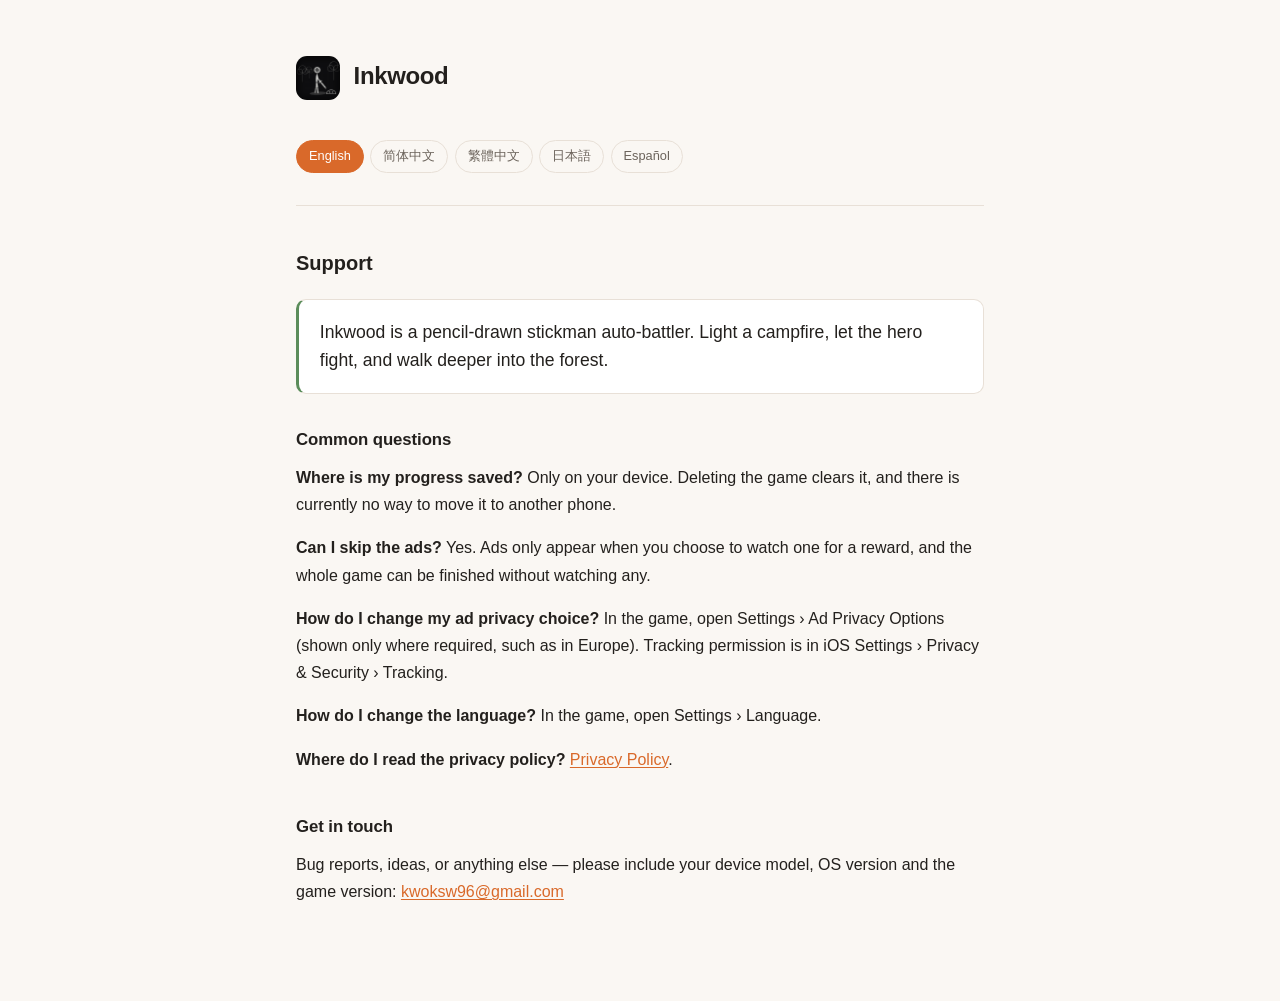
==== index.html @ d6194e74 "Inkwood 隐私政策与支援页" ====
<!doctype html>
<html lang="en">
<head>
<meta charset="utf-8">
<meta name="viewport" content="width=device-width, initial-scale=1">
<title>Inkwood</title>
<link rel="icon" href="icon.png">
<link rel="stylesheet" href="style.css">
</head>
<body>
<div class="wrap">

<header class="masthead">
  <img class="mark" src="icon.png" alt="Inkwood">
  <h1>Inkwood<span class="sub"></span></h1>
</header>

<nav class="langs" id="langs" aria-label="Language">
  <button data-for="en">English</button>
  <button data-for="zh-Hans">简体中文</button>
  <button data-for="zh-Hant">繁體中文</button>
  <button data-for="ja">日本語</button>
  <button data-for="es">Español</button>
</nav>
<section data-lang="en">
<h1 class="pt">Support</h1>
<p class="lede">Inkwood is a pencil-drawn stickman auto-battler. Light a campfire, let the hero fight, and walk deeper into the forest.</p>

<h2>Common questions</h2>
<p><strong>Where is my progress saved?</strong> Only on your device. Deleting the game clears it, and there is currently no way to move it to another phone.</p>
<p><strong>Can I skip the ads?</strong> Yes. Ads only appear when you choose to watch one for a reward, and the whole game can be finished without watching any.</p>
<p><strong>How do I change my ad privacy choice?</strong> In the game, open Settings › Ad Privacy Options (shown only where required, such as in Europe). Tracking permission is in iOS Settings › Privacy &amp; Security › Tracking.</p>
<p><strong>How do I change the language?</strong> In the game, open Settings › Language.</p>
<p><strong>Where do I read the privacy policy?</strong> <a href="privacy.html?lang=en">Privacy Policy</a>.</p>
<h2>Get in touch</h2>
<p>Bug reports, ideas, or anything else — please include your device model, OS version and the game version:
<a href="mailto:kwoksw96@gmail.com">kwoksw96@gmail.com</a></p>
</section>
<section data-lang="zh-Hans">
<h1 class="pt">支援</h1>
<p class="lede">暗黑之森是一款铅笔画风的火柴人自动战斗游戏：点起营火，让主角替你打怪，一路走进森林深处。</p>

<h2>常见问题</h2>
<p><strong>进度存在哪里？</strong>只在本机。删除游戏会清除进度，换手机目前无法转移。</p>
<p><strong>不想看广告可以吗？</strong>可以。广告只在你主动选择换奖励时出现，不看也能通关。</p>
<p><strong>怎样更改广告隐私选择？</strong>游戏「设定」→ 广告隐私选项（仅在需要时显示，例如欧洲地区）。跟踪权限在系统「设置 → 隐私与安全性 → 跟踪」。</p>
<p><strong>怎样切换语言？</strong>游戏「设定」→ 语言。</p>
<p><strong>隐私政策在哪里？</strong><a href="privacy.html?lang=zh-Hans">隐私政策</a>。</p>
<h2>联系我们</h2>
<p>问题反馈、建议或其他事情，请附上设备型号、系统版本和游戏版本号：<a href="mailto:kwoksw96@gmail.com">kwoksw96@gmail.com</a></p>
</section>
<section data-lang="zh-Hant">
<h1 class="pt">支援</h1>
<p class="lede">暗黑之森是一款鉛筆畫風的火柴人自動戰鬥遊戲：點起營火，讓主角替你打怪，一路走進森林深處。</p>

<h2>常見問題</h2>
<p><strong>進度存在哪裡？</strong>只在本機。刪除遊戲會清除進度，換手機目前無法轉移。</p>
<p><strong>不想看廣告可以嗎？</strong>可以。廣告只在你主動選擇換取獎勵時出現，不看也能通關。</p>
<p><strong>如何更改廣告隱私選擇？</strong>遊戲「設定」→ 廣告隱私選項（僅在需要時顯示，例如歐洲地區）。追蹤權限在系統「設定 → 隱私權與安全性 → 追蹤」。</p>
<p><strong>如何切換語言？</strong>遊戲「設定」→ 語言。</p>
<p><strong>隱私權政策在哪裡？</strong><a href="privacy.html?lang=zh-Hant">隱私權政策</a>。</p>
<h2>聯絡我們</h2>
<p>問題回報、建議或其他事情，請附上裝置機型、系統版本和遊戲版本號：<a href="mailto:kwoksw96@gmail.com">kwoksw96@gmail.com</a></p>
</section>
<section data-lang="ja">
<h1 class="pt">サポート</h1>
<p class="lede">Inkwood は、鉛筆で描かれた棒人間のオートバトルゲームです。焚き火を灯し、主人公に戦わせながら、森の奥へ進みましょう。</p>

<h2>よくある質問</h2>
<p><strong>進行状況はどこに保存されますか？</strong>お使いの端末内のみです。ゲームを削除すると消え、現在は別の端末へ引き継ぐ方法はありません。</p>
<p><strong>広告を見なくても遊べますか？</strong>はい。広告は報酬のためにご自身で視聴を選んだときだけ表示され、1回も見なくてもクリアできます。</p>
<p><strong>広告のプライバシー設定を変更するには？</strong>ゲーム内の「設定」→「広告のプライバシー設定」（欧州など、必要な地域でのみ表示されます）。トラッキングの許可は、iOS の「設定」→「プライバシーとセキュリティ」→「トラッキング」にあります。</p>
<p><strong>言語を変更するには？</strong>ゲーム内の「設定」→「言語」。</p>
<p><strong>プライバシーポリシーはどこですか？</strong><a href="privacy.html?lang=ja">プライバシーポリシー</a></p>
<h2>お問い合わせ</h2>
<p>不具合のご報告、ご要望など、端末の機種・OS のバージョン・ゲームのバージョンを添えてご連絡ください：<a href="mailto:kwoksw96@gmail.com">kwoksw96@gmail.com</a></p>
</section>
<section data-lang="es">
<h1 class="pt">Soporte</h1>
<p class="lede">Inkwood es un juego de combate automático con un hombre de cerillas dibujado a lápiz. Enciende la hoguera, deja que el héroe luche y adéntrate en el bosque.</p>

<h2>Preguntas frecuentes</h2>
<p><strong>¿Dónde se guarda mi progreso?</strong> Solo en tu dispositivo. Al borrar el juego se elimina, y por ahora no es posible pasarlo a otro teléfono.</p>
<p><strong>¿Puedo evitar los anuncios?</strong> Sí. Los anuncios solo aparecen cuando eliges verlos a cambio de una recompensa, y el juego completo se puede terminar sin ver ninguno.</p>
<p><strong>¿Cómo cambio mi elección de privacidad de anuncios?</strong> En el juego, abre Ajustes › Opciones de privacidad de anuncios (solo aparece donde es necesario, como en Europa). El permiso de seguimiento está en Ajustes de iOS › Privacidad y seguridad › Seguimiento.</p>
<p><strong>¿Cómo cambio el idioma?</strong> En el juego, abre Ajustes › Idioma.</p>
<p><strong>¿Dónde leo la política de privacidad?</strong> <a href="privacy.html?lang=es">Política de privacidad</a>.</p>
<h2>Contacto</h2>
<p>Informes de errores, ideas o cualquier otra cosa; indica el modelo de tu dispositivo, la versión del sistema y la del juego: <a href="mailto:kwoksw96@gmail.com">kwoksw96@gmail.com</a></p>
</section>
</div>
<script>var titles = {"en": "Inkwood — Support", "zh-Hans": "Inkwood — 支援", "zh-Hant": "Inkwood — 支援", "ja": "Inkwood — サポート", "es": "Inkwood — Soporte"};</script>
<script>
(function () {
  var nav = document.getElementById('langs');
  var buttons = [].slice.call(nav.querySelectorAll('button'));
  var available = buttons.map(function (b) { return b.dataset.for; });
  function show(code) {
    document.querySelectorAll('[data-lang]').forEach(function (s) {
      s.classList.toggle('on', s.dataset.lang === code);
    });
    buttons.forEach(function (b) { b.setAttribute('aria-current', String(b.dataset.for === code)); });
    document.documentElement.lang = code;
    document.title = (titles[code] || document.title);
  }
  function initial() {
    var q = new URLSearchParams(location.search).get('lang');
    if (q && available.indexOf(q) !== -1) return q;
    for (var i = 0; i < navigator.languages.length; i++) {
      var tag = navigator.languages[i];
      if (available.indexOf(tag) !== -1) return tag;
      if (/^zh-(Hant|TW|HK|MO)/i.test(tag)) return 'zh-Hant';
      if (/^zh/i.test(tag)) return 'zh-Hans';
      var base = tag.split('-')[0];
      if (available.indexOf(base) !== -1) return base;
    }
    return 'en';
  }
  buttons.forEach(function (b) { b.addEventListener('click', function () { show(b.dataset.for); }); });
  show(initial());
})();
</script>
</body>
</html>
---- style.css ----
:root {
  --ink: #23201d;
  --ink-dim: #6c645c;
  --ink-faint: #9a918a;
  --bg: #faf7f3;
  --card: #ffffff;
  --line: #e8e0d7;
  --tomato: #d9692a;
  --vine: #5b8c5a;
}

@media (prefers-color-scheme: dark) {
  :root {
    --ink: #f2ece6;
    --ink-dim: #a79d94;
    --ink-faint: #6f665f;
    --bg: #17130f;
    --card: #211c17;
    --line: #322a23;
    --tomato: #ff9a52;
    --vine: #7aab78;
  }
}

* { box-sizing: border-box; }

html { -webkit-text-size-adjust: 100%; }

body {
  margin: 0;
  background: var(--bg);
  color: var(--ink);
  font-family: -apple-system, BlinkMacSystemFont, "Segoe UI", "PingFang SC",
    "Hiragino Sans", "Noto Sans CJK SC", Roboto, sans-serif;
  font-size: 16px;
  line-height: 1.7;
}

.wrap {
  max-width: 46rem;
  margin: 0 auto;
  padding: 3.5rem 1.5rem 5rem;
}

header.masthead {
  display: flex;
  align-items: center;
  gap: 0.85rem;
  margin-bottom: 2.5rem;
}

.mark {
  width: 44px;
  height: 44px;
  flex: none;
  display: block;
  border-radius: 11px;
}

.masthead h1 {
  font-size: 1.5rem;
  letter-spacing: -0.015em;
  margin: 0;
  line-height: 1.2;
}

.masthead .sub {
  display: block;
  font-size: 0.82rem;
  font-weight: 400;
  color: var(--ink-dim);
  letter-spacing: 0.01em;
  margin-top: 0.15rem;
}

nav.langs {
  display: flex;
  flex-wrap: wrap;
  gap: 0.4rem;
  margin-bottom: 2.5rem;
  padding-bottom: 2rem;
  border-bottom: 1px solid var(--line);
}

nav.langs button {
  font: inherit;
  font-size: 0.8rem;
  color: var(--ink-dim);
  background: transparent;
  border: 1px solid var(--line);
  border-radius: 999px;
  padding: 0.28rem 0.75rem;
  cursor: pointer;
  transition: border-color 0.15s, color 0.15s;
}

nav.langs button:hover { border-color: var(--ink-faint); color: var(--ink); }

nav.langs button[aria-current="true"] {
  background: var(--tomato);
  border-color: var(--tomato);
  color: #fff;
}

[data-lang] { display: none; }
[data-lang].on { display: block; }

h2 {
  font-size: 1.05rem;
  letter-spacing: -0.005em;
  margin: 2.5rem 0 0.6rem;
}

h2:first-of-type { margin-top: 0; }

p { margin: 0 0 1rem; }

.lede {
  font-size: 1.1rem;
  line-height: 1.6;
  padding: 1.15rem 1.3rem;
  background: var(--card);
  border: 1px solid var(--line);
  border-left: 3px solid var(--vine);
  border-radius: 10px;
  margin-bottom: 2rem;
}

ul { margin: 0 0 1rem; padding-left: 1.15rem; }
li { margin-bottom: 0.35rem; }

code {
  font-family: ui-monospace, SFMono-Regular, Menlo, monospace;
  font-size: 0.86em;
  background: var(--card);
  border: 1px solid var(--line);
  border-radius: 5px;
  padding: 0.1em 0.4em;
}

a { color: var(--tomato); text-decoration-thickness: 1px; text-underline-offset: 2px; }

.updated {
  margin-top: 3rem;
  padding-top: 1.5rem;
  border-top: 1px solid var(--line);
  font-size: 0.82rem;
  color: var(--ink-faint);
}

footer.site {
  max-width: 46rem;
  margin: 0 auto;
  padding: 0 1.5rem 3.5rem;
  font-size: 0.82rem;
  color: var(--ink-faint);
}

footer.site a { color: var(--ink-dim); }

.mark { object-fit: cover; }

h1.pt { font-size: 1.25rem; margin: 0 0 1.2rem; }
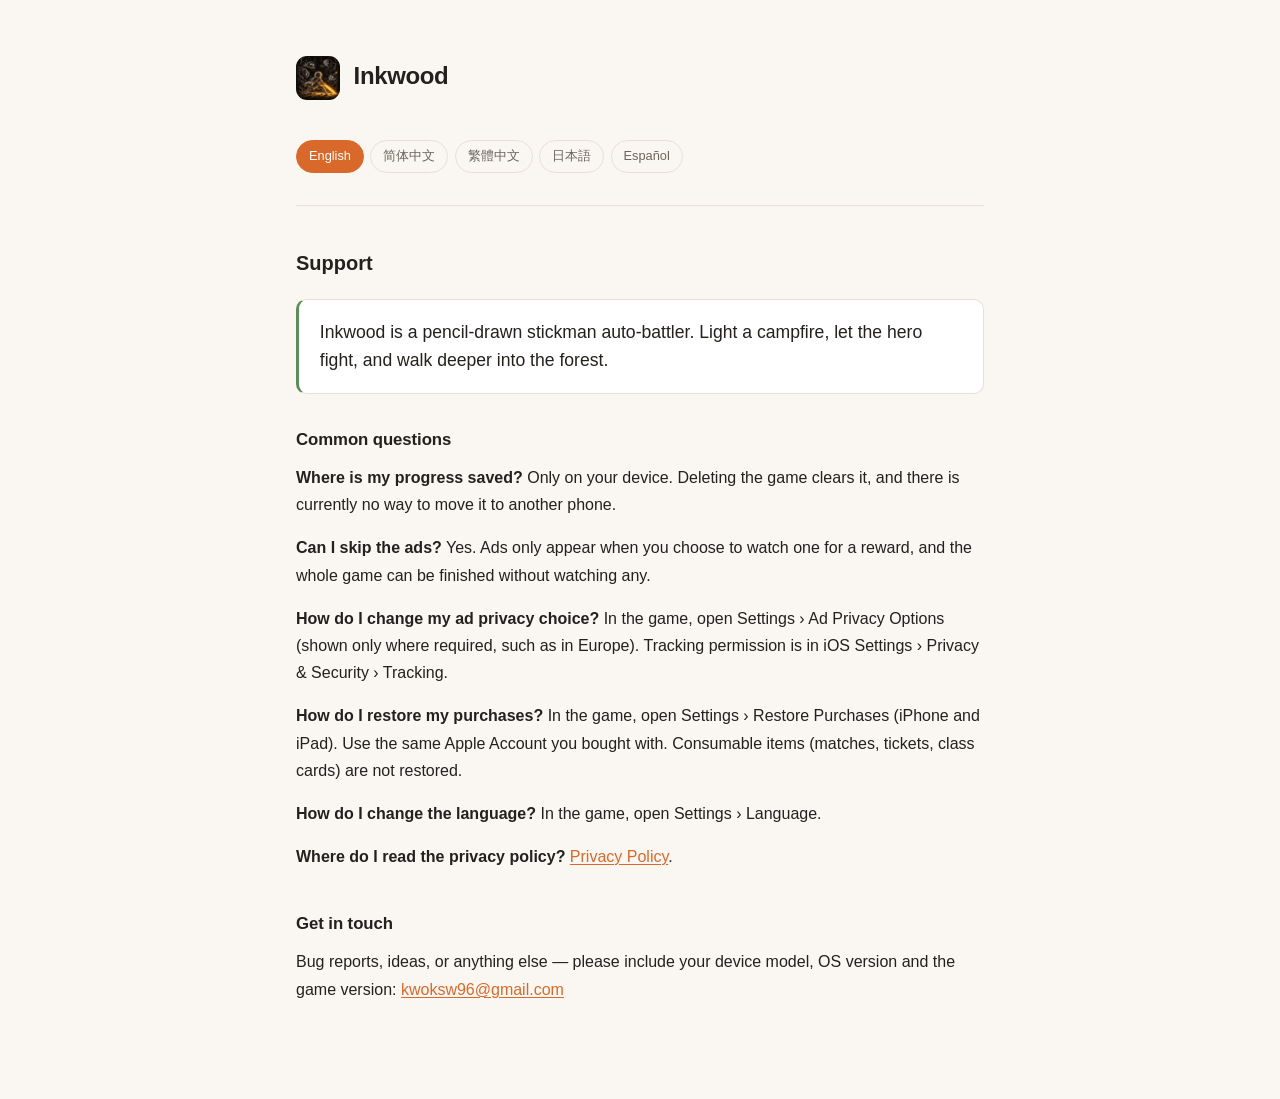
==== commit 948842ea: "隐私政策与支援页：加入应用内购买条款、恢复购买说明" ====
--- a/index.html
+++ b/index.html
@@ -30,6 +30,7 @@
 <p><strong>Where is my progress saved?</strong> Only on your device. Deleting the game clears it, and there is currently no way to move it to another phone.</p>
 <p><strong>Can I skip the ads?</strong> Yes. Ads only appear when you choose to watch one for a reward, and the whole game can be finished without watching any.</p>
 <p><strong>How do I change my ad privacy choice?</strong> In the game, open Settings › Ad Privacy Options (shown only where required, such as in Europe). Tracking permission is in iOS Settings › Privacy &amp; Security › Tracking.</p>
+<p><strong>How do I restore my purchases?</strong> In the game, open Settings › Restore Purchases (iPhone and iPad). Use the same Apple Account you bought with. Consumable items (matches, tickets, class cards) are not restored.</p>
 <p><strong>How do I change the language?</strong> In the game, open Settings › Language.</p>
 <p><strong>Where do I read the privacy policy?</strong> <a href="privacy.html?lang=en">Privacy Policy</a>.</p>
 <h2>Get in touch</h2>
@@ -44,6 +45,7 @@
 <p><strong>进度存在哪里？</strong>只在本机。删除游戏会清除进度，换手机目前无法转移。</p>
 <p><strong>不想看广告可以吗？</strong>可以。广告只在你主动选择换奖励时出现，不看也能通关。</p>
 <p><strong>怎样更改广告隐私选择？</strong>游戏「设定」→ 广告隐私选项（仅在需要时显示，例如欧洲地区）。跟踪权限在系统「设置 → 隐私与安全性 → 跟踪」。</p>
+<p><strong>怎样恢复购买？</strong>游戏「设定」→ 恢复购买（iPhone / iPad）。请使用购买时的 Apple 账户。消耗型商品（火柴、免广告券、转职卡）不会被恢复。</p>
 <p><strong>怎样切换语言？</strong>游戏「设定」→ 语言。</p>
 <p><strong>隐私政策在哪里？</strong><a href="privacy.html?lang=zh-Hans">隐私政策</a>。</p>
 <h2>联系我们</h2>
@@ -57,6 +59,7 @@
 <p><strong>進度存在哪裡？</strong>只在本機。刪除遊戲會清除進度，換手機目前無法轉移。</p>
 <p><strong>不想看廣告可以嗎？</strong>可以。廣告只在你主動選擇換取獎勵時出現，不看也能通關。</p>
 <p><strong>如何更改廣告隱私選擇？</strong>遊戲「設定」→ 廣告隱私選項（僅在需要時顯示，例如歐洲地區）。追蹤權限在系統「設定 → 隱私權與安全性 → 追蹤」。</p>
+<p><strong>如何還原購買？</strong>遊戲「設定」→ 還原購買（iPhone / iPad）。請使用購買時的 Apple 帳號。消耗型項目（火柴、免廣告券、轉職卡）不會被還原。</p>
 <p><strong>如何切換語言？</strong>遊戲「設定」→ 語言。</p>
 <p><strong>隱私權政策在哪裡？</strong><a href="privacy.html?lang=zh-Hant">隱私權政策</a>。</p>
 <h2>聯絡我們</h2>
@@ -70,6 +73,7 @@
 <p><strong>進行状況はどこに保存されますか？</strong>お使いの端末内のみです。ゲームを削除すると消え、現在は別の端末へ引き継ぐ方法はありません。</p>
 <p><strong>広告を見なくても遊べますか？</strong>はい。広告は報酬のためにご自身で視聴を選んだときだけ表示され、1回も見なくてもクリアできます。</p>
 <p><strong>広告のプライバシー設定を変更するには？</strong>ゲーム内の「設定」→「広告のプライバシー設定」（欧州など、必要な地域でのみ表示されます）。トラッキングの許可は、iOS の「設定」→「プライバシーとセキュリティ」→「トラッキング」にあります。</p>
+<p><strong>購入を復元するには？</strong>ゲーム内の「設定」→「購入を復元」（iPhone / iPad）。購入時と同じ Apple アカウントをお使いください。消耗型アイテム（マッチ、チケット、転職カード）は復元されません。</p>
 <p><strong>言語を変更するには？</strong>ゲーム内の「設定」→「言語」。</p>
 <p><strong>プライバシーポリシーはどこですか？</strong><a href="privacy.html?lang=ja">プライバシーポリシー</a></p>
 <h2>お問い合わせ</h2>
@@ -83,6 +87,7 @@
 <p><strong>¿Dónde se guarda mi progreso?</strong> Solo en tu dispositivo. Al borrar el juego se elimina, y por ahora no es posible pasarlo a otro teléfono.</p>
 <p><strong>¿Puedo evitar los anuncios?</strong> Sí. Los anuncios solo aparecen cuando eliges verlos a cambio de una recompensa, y el juego completo se puede terminar sin ver ninguno.</p>
 <p><strong>¿Cómo cambio mi elección de privacidad de anuncios?</strong> En el juego, abre Ajustes › Opciones de privacidad de anuncios (solo aparece donde es necesario, como en Europa). El permiso de seguimiento está en Ajustes de iOS › Privacidad y seguridad › Seguimiento.</p>
+<p><strong>¿Cómo restauro mis compras?</strong> En el juego, abre Ajustes › Restaurar compras (iPhone y iPad). Usa la misma cuenta de Apple con la que compraste. Los artículos consumibles (cerillas, vales, cartas de clase) no se restauran.</p>
 <p><strong>¿Cómo cambio el idioma?</strong> En el juego, abre Ajustes › Idioma.</p>
 <p><strong>¿Dónde leo la política de privacidad?</strong> <a href="privacy.html?lang=es">Política de privacidad</a>.</p>
 <h2>Contacto</h2>
